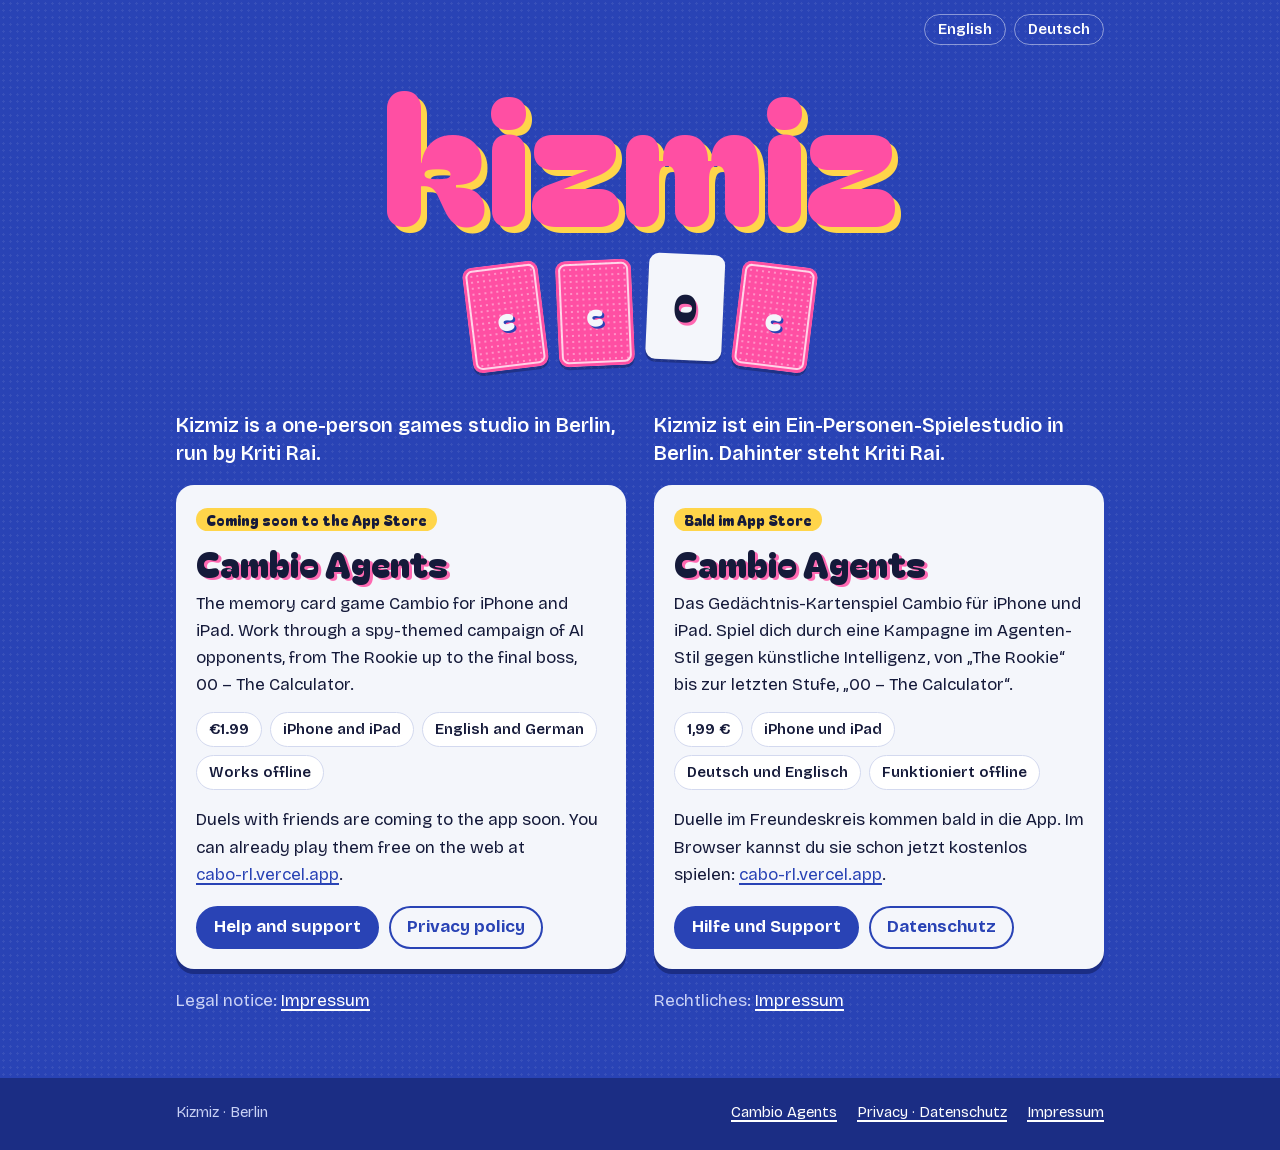
==== index.html @ dc7848e0 "Kizmiz site: Impressum, Cambio Agents support and privacy policy Co-Authored-By: Claude Opus 5.5 <no" ====
<!doctype html>
<html lang="en">
<head>
  <meta charset="utf-8">
  <meta name="viewport" content="width=device-width, initial-scale=1">
  <title>Kizmiz</title>
  <meta name="description" content="Kizmiz is a one-person games studio in Berlin, run by Kriti&nbsp;Rai. Its first game is Cambio Agents for iPhone and iPad.">
  <meta name="theme-color" content="#2943b5">
  <link rel="icon" href="data:image/svg+xml,%3Csvg xmlns='http://www.w3.org/2000/svg' viewBox='0 0 20 28'%3E%3Crect width='20' height='28' rx='4' fill='%23ff4fa3'/%3E%3Crect x='2.5' y='2.5' width='15' height='23' rx='2.5' fill='none' stroke='white' stroke-width='1.4'/%3E%3C/svg%3E">
  <link rel="preload" href="fonts/bagel-fat-one-latin.woff2" as="font" type="font/woff2" crossorigin>
  <link rel="preload" href="fonts/bricolage-grotesque-latin.woff2" as="font" type="font/woff2" crossorigin>
  <link rel="stylesheet" href="fonts/fonts.css">
  <link rel="stylesheet" href="style.css">
</head>
<body class="home">
  <header class="bar">
    <div class="bar-inner">
      <nav class="langs" aria-label="Language / Sprache">
        <a href="#en" lang="en">English</a>
        <a href="#de" lang="de">Deutsch</a>
      </nav>
    </div>
  </header>

  <main>
    <div class="hero">
      <h1>kizmiz</h1>
      <div class="hand" aria-hidden="true">
        <span class="card back"></span>
        <span class="card back"></span>
        <span class="card face">0</span>
        <span class="card back"></span>
      </div>
    </div>

    <div class="intros">
      <section class="intro" id="en" lang="en" aria-label="English">
        <p class="lead">Kizmiz is a one-person games studio in Berlin, run by Kriti&nbsp;Rai.</p>
        <article class="app">
          <span class="badge">Coming soon to the App Store</span>
          <h2>Cambio Agents</h2>
          <p>The memory card game Cambio for iPhone and iPad. Work through a spy-themed campaign of AI opponents, from The Rookie up to the final boss, 00&nbsp;–&nbsp;The&nbsp;Calculator.</p>
          <ul class="facts">
            <li>€1.99</li>
            <li>iPhone and iPad</li>
            <li>English and German</li>
            <li>Works offline</li>
          </ul>
          <p>Duels with friends are coming to the app soon. You can already play them free on the web at <a href="https://cabo-rl.vercel.app" class="nobreak">cabo-rl.vercel.app</a>.</p>
          <ul class="actions">
            <li><a class="btn primary" href="cambio-agents/">Help and support</a></li>
            <li><a class="btn" href="cambio-agents/privacy/">Privacy policy</a></li>
          </ul>
        </article>
        <p class="legal">Legal notice: <a href="impressum/">Impressum</a></p>
      </section>

      <section class="intro" id="de" lang="de" aria-label="Deutsch">
        <p class="lead">Kizmiz ist ein Ein-Personen-Spielestudio in Berlin. Dahinter steht Kriti&nbsp;Rai.</p>
        <article class="app">
          <span class="badge">Bald im App Store</span>
          <h2>Cambio Agents</h2>
          <p>Das Gedächtnis-Kartenspiel Cambio für iPhone und iPad. Spiel dich durch eine Kampagne im Agenten-Stil gegen künstliche Intelligenz, von „The Rookie“ bis zur letzten Stufe, „00&nbsp;–&nbsp;The&nbsp;Calculator“.</p>
          <ul class="facts">
            <li>1,99 €</li>
            <li>iPhone und iPad</li>
            <li>Deutsch und Englisch</li>
            <li>Funktioniert offline</li>
          </ul>
          <p>Duelle im Freundeskreis kommen bald in die App. Im Browser kannst du sie schon jetzt kostenlos spielen: <a href="https://cabo-rl.vercel.app" class="nobreak">cabo-rl.vercel.app</a>.</p>
          <ul class="actions">
            <li><a class="btn primary" href="cambio-agents/#de">Hilfe und Support</a></li>
            <li><a class="btn" href="cambio-agents/privacy/#de">Datenschutz</a></li>
          </ul>
        </article>
        <p class="legal">Rechtliches: <a href="impressum/">Impressum</a></p>
      </section>
    </div>
  </main>

  <footer class="foot">
    <div class="foot-inner">
      <span>Kizmiz · Berlin</span>
      <ul>
        <li><a href="cambio-agents/">Cambio Agents</a></li>
        <li><a href="cambio-agents/privacy/">Privacy · Datenschutz</a></li>
        <li><a href="impressum/">Impressum</a></li>
      </ul>
    </div>
  </footer>
</body>
</html>
---- fonts/fonts.css ----
/* The two typefaces, served with the game so it needs no network (both SIL Open Font License 1.1,
   see the OFL files here). Latin covers English and German; Latin Extended the rest of Europe. */

@font-face {
  font-family: "Bagel Fat One";
  font-style: normal;
  font-weight: 400;
  font-display: swap;
  src: url(bagel-fat-one-latin.woff2) format("woff2");
  unicode-range: U+0000-00FF, U+0131, U+0152-0153, U+02BB-02BC, U+02C6, U+02DA, U+02DC, U+0304, U+0308, U+0329, U+2000-206F, U+20AC, U+2122, U+2191, U+2193, U+2212, U+2215, U+FEFF, U+FFFD;
}
@font-face {
  font-family: "Bagel Fat One";
  font-style: normal;
  font-weight: 400;
  font-display: swap;
  src: url(bagel-fat-one-latin-ext.woff2) format("woff2");
  unicode-range: U+0100-02BA, U+02BD-02C5, U+02C7-02CC, U+02CE-02D7, U+02DD-02FF, U+0304, U+0308, U+0329, U+1D00-1DBF, U+1E00-1E9F, U+1EF2-1EFF, U+2020, U+20A0-20AB, U+20AD-20C4, U+2113, U+2C60-2C7F, U+A720-A7FF;
}
@font-face {
  font-family: "Bricolage Grotesque";
  font-style: normal;
  font-weight: 400 800;
  font-display: swap;
  src: url(bricolage-grotesque-latin.woff2) format("woff2");
  unicode-range: U+0000-00FF, U+0131, U+0152-0153, U+02BB-02BC, U+02C6, U+02DA, U+02DC, U+0304, U+0308, U+0329, U+2000-206F, U+20AC, U+2122, U+2191, U+2193, U+2212, U+2215, U+FEFF, U+FFFD;
}
@font-face {
  font-family: "Bricolage Grotesque";
  font-style: normal;
  font-weight: 400 800;
  font-display: swap;
  src: url(bricolage-grotesque-latin-ext.woff2) format("woff2");
  unicode-range: U+0100-02BA, U+02BD-02C5, U+02C7-02CC, U+02CE-02D7, U+02DD-02FF, U+0304, U+0308, U+0329, U+1D00-1DBF, U+1E00-1E9F, U+1EF2-1EFF, U+2020, U+20A0-20AB, U+20AD-20C4, U+2113, U+2C60-2C7F, U+A720-A7FF;
}
---- style.css ----
/* Kizmiz: one stylesheet for the whole site. The colours and the two typefaces are the ones
   Cambio Agents uses; the fonts are served from fonts/ so the site makes no outside requests. */

:root {
  --table: #2943b5;
  --table-deep: #1b2d84;
  --pink: #ff4fa3;
  --pink-edge: #c93a82;
  --sun: #ffd54a;
  --paper: #f4f6fb;
  --ink: #151a3a;
  --ink-soft: #464c74;
  --line: #d3d9ef;
  --muted: #c9d1f5;
  --dots: radial-gradient(rgba(255, 255, 255, 0.07) 1px, transparent 1.4px);

  --display: "Bagel Fat One", "Arial Rounded MT Bold", system-ui, sans-serif;
  --text: "Bricolage Grotesque", system-ui, -apple-system, "Segoe UI", sans-serif;
  --gutter: 16px;
  --measure: 31rem;

  color-scheme: light;
}

* { box-sizing: border-box; }
html { -webkit-text-size-adjust: 100%; text-size-adjust: 100%; }

body {
  display: flex;
  flex-direction: column;
  min-height: 100vh;
  margin: 0;
  background: var(--paper);
  color: var(--ink);
  font: 400 17px/1.6 var(--text);
  overflow-wrap: break-word;
}
main { flex: 1; }

a { color: var(--table); text-decoration-thickness: 1.5px; text-underline-offset: 3px; }
a:hover { color: var(--pink-edge); }
:focus-visible { outline: 3px solid var(--pink); outline-offset: 2px; border-radius: 4px; }

/* ---------------------------------------------------------------- header and footer */

.bar {
  background-color: var(--table);
  background-image: var(--dots);
  background-size: 7px 7px;
  color: #fff;
}
.bar-inner {
  display: flex;
  flex-wrap: wrap;
  align-items: center;
  justify-content: space-between;
  gap: 12px;
  max-width: 60rem;
  margin: 0 auto;
  padding: 14px var(--gutter);
}
.wordmark {
  font-family: var(--display);
  font-weight: 400;
  font-size: 30px;
  line-height: 1;
  color: var(--pink);
  text-shadow: 2px 2px 0 var(--sun);
  text-decoration: none;
}
a.wordmark:hover { color: var(--pink); }

.langs { display: flex; gap: 8px; }
.langs a {
  padding: 5px 13px 6px;
  border: 1.5px solid rgba(255, 255, 255, 0.45);
  border-radius: 999px;
  color: #fff;
  font-size: 15px;
  font-weight: 600;
  line-height: 1.2;
  text-decoration: none;
}
.langs a:hover { background: rgba(255, 255, 255, 0.14); color: #fff; }

.foot { background: var(--table-deep); color: var(--muted); font-size: 15px; }
.foot-inner {
  display: flex;
  flex-wrap: wrap;
  justify-content: space-between;
  gap: 10px 24px;
  max-width: 60rem;
  margin: 0 auto;
  padding: 22px var(--gutter) 26px;
}
.foot ul { display: flex; flex-wrap: wrap; gap: 6px 20px; margin: 0; padding: 0; list-style: none; }
.foot li { margin: 0; }
.foot a { color: #fff; }
.foot a:hover { color: var(--sun); }

/* ---------------------------------------------------------------- text pages */

.text .bar-inner, .text .foot-inner { max-width: calc(var(--measure) + 2 * var(--gutter)); }

.doc {
  max-width: calc(var(--measure) + 2 * var(--gutter));
  margin: 0 auto;
  padding: 40px var(--gutter) 64px;
}
.doc > article { scroll-margin-top: 16px; }
.doc > article + article {
  margin-top: 64px;
  padding-top: 48px;
  border-top: 3px solid var(--line);
}

h1, h2 { font-family: var(--display); font-weight: 400; }
h1 {
  margin: 0 0 10px;
  font-size: clamp(34px, 9vw, 50px);
  line-height: 1.05;
  text-shadow: 3px 2px 0 rgba(255, 79, 163, 0.85);
}
h2 { margin: 40px 0 8px; font-size: 24px; line-height: 1.2; color: var(--table-deep); }
h3 { margin: 28px 0 4px; font-size: 18px; font-weight: 700; line-height: 1.35; }
p, ul, ol, address { margin: 0 0 14px; }
ul, ol { padding-left: 1.3em; }
li + li { margin-top: 6px; }
address { font-style: normal; }
.nobreak { white-space: nowrap; }

.eyebrow { margin: 0 0 6px; color: var(--table); font-weight: 700; }
.meta { color: var(--ink-soft); }
.lead { font-size: 19px; }
.note { color: var(--ink-soft); font-size: 15px; }

.facts { display: flex; flex-wrap: wrap; gap: 8px; margin: 18px 0 8px; padding: 0; list-style: none; }
.facts li {
  margin: 0;
  padding: 4px 12px 5px;
  border: 1.5px solid var(--line);
  border-radius: 999px;
  background: #fff;
  font-size: 15px;
  font-weight: 600;
}

/* How to play: each step numbered on a small pink card. */
.steps { margin: 16px 0 20px; padding: 0; list-style: none; counter-reset: step; }
.steps > li {
  position: relative;
  min-height: 40px;
  margin: 0;
  padding-left: 46px;
  counter-increment: step;
}
.steps > li + li { margin-top: 14px; }
.steps > li::before {
  content: counter(step);
  position: absolute;
  top: 1px;
  left: 0;
  display: grid;
  place-items: center;
  width: 29px;
  height: 40px;
  border-radius: 6px;
  background: var(--pink);
  box-shadow: inset 0 0 0 2px var(--pink), inset 0 0 0 3.5px rgba(255, 255, 255, 0.75);
  color: var(--ink);
  font: 400 18px/1 var(--display);
}
.powers { margin: 8px 0 0; padding: 0; list-style: none; }
.powers li { display: grid; grid-template-columns: 4.6em minmax(0, 1fr); gap: 8px; margin: 4px 0 0; }

/* The Impressum's details: a label, then the lines it covers. */
.facts-table { margin: 18px 0; }
.facts-table > div { padding: 12px 0; border-top: 1px solid var(--line); }
.facts-table > div:last-child { border-bottom: 1px solid var(--line); }
.facts-table dt { color: var(--ink-soft); font-size: 15px; font-weight: 600; }
.facts-table dd { margin: 2px 0 0; }
.facts-table address { margin: 0; }

/* ---------------------------------------------------------------- home */

.home {
  background-color: var(--table);
  background-image: var(--dots);
  background-size: 7px 7px;
  color: #fff;
}
.home .bar { background: none; }
.home .bar-inner { justify-content: flex-end; }
.home a { color: #fff; }
.home a:hover { color: var(--sun); }
.home :focus-visible { outline-color: var(--sun); }

.hero { padding: 8px var(--gutter) 0; text-align: center; }
.hero h1 {
  margin: 0;
  color: var(--pink);
  font-size: clamp(72px, 21vw, 176px);
  line-height: 0.95;
  text-shadow: 0.035em 0.035em 0 var(--sun);
}
.hand { display: flex; justify-content: center; gap: clamp(8px, 2vw, 14px); margin: 26px 0 0; }
.card {
  display: grid;
  place-items: center;
  width: clamp(50px, 13vw, 76px);
  aspect-ratio: 5 / 7;
  border-radius: 10px;
  box-shadow: 0 3px 0 rgba(0, 0, 0, 0.25);
}
.card.back {
  background-color: var(--pink);
  background-image: radial-gradient(rgba(255, 255, 255, 0.38) 1.1px, transparent 1.5px);
  background-size: 6px 6px;
  box-shadow: inset 0 0 0 3px var(--pink), inset 0 0 0 5px rgba(255, 255, 255, 0.75), 0 3px 0 rgba(0, 0, 0, 0.25);
}
.card.back::after {
  content: "c";
  color: var(--paper);
  font: 400 clamp(22px, 5.6vw, 32px)/1 var(--display);
  text-shadow: 2px 2px 0 var(--table);
}
.card.face {
  background: var(--paper);
  color: var(--ink);
  font: 400 clamp(26px, 6.6vw, 38px)/1 var(--display);
  text-shadow: 3px 2px 0 rgba(255, 79, 163, 0.85);
}
.hand .card:nth-child(1) { transform: rotate(-7deg) translateY(4px); }
.hand .card:nth-child(2) { transform: rotate(-2.5deg); }
.hand .card:nth-child(3) { transform: rotate(2.5deg) translateY(-6px); }
.hand .card:nth-child(4) { transform: rotate(7deg) translateY(4px); }

.intros {
  display: grid;
  grid-template-columns: minmax(0, 1fr);
  gap: 48px;
  max-width: 60rem;
  margin: 44px auto 0;
  padding: 0 var(--gutter) 64px;
}
@media (min-width: 760px) {
  .intros { grid-template-columns: repeat(2, minmax(0, 1fr)); gap: 28px; }
}
.intro { scroll-margin-top: 16px; }
.intro .lead { margin: 0 0 18px; font-size: 20px; font-weight: 600; line-height: 1.4; }

.app {
  padding: 22px 20px 20px;
  border-radius: 18px;
  background: var(--paper);
  box-shadow: 0 5px 0 var(--table-deep);
  color: var(--ink);
}
.app a { color: var(--table); }
.app a:hover { color: var(--pink-edge); }
.app :focus-visible { outline-color: var(--pink); }
.app h2 {
  margin: 10px 0 8px;
  color: var(--ink);
  font-size: clamp(30px, 8vw, 36px);
  line-height: 1.05;
  text-shadow: 3px 2px 0 rgba(255, 79, 163, 0.85);
}
.app p { margin: 0 0 12px; }
.app .facts { margin: 14px 0 16px; }
.app .facts li { background: #fff; }
.badge {
  display: inline-block;
  padding: 5px 10px 4px;
  border-radius: 999px;
  background: var(--sun);
  color: var(--ink);
  font: 400 14px/1 var(--display);
}
.actions { display: flex; flex-wrap: wrap; gap: 10px; margin: 18px 0 0; padding: 0; list-style: none; }
.actions li { margin: 0; }
.btn {
  display: inline-block;
  padding: 9px 16px 10px;
  border: 2px solid var(--table);
  border-radius: 999px;
  font-weight: 700;
  line-height: 1.2;
  text-decoration: none;
}
.app .btn.primary { background: var(--table); color: #fff; }
.app .btn.primary:hover { background: var(--table-deep); border-color: var(--table-deep); color: #fff; }
.app .btn:not(.primary):hover { border-color: var(--pink-edge); }
.intro .legal { margin: 18px 0 0; color: var(--muted); }
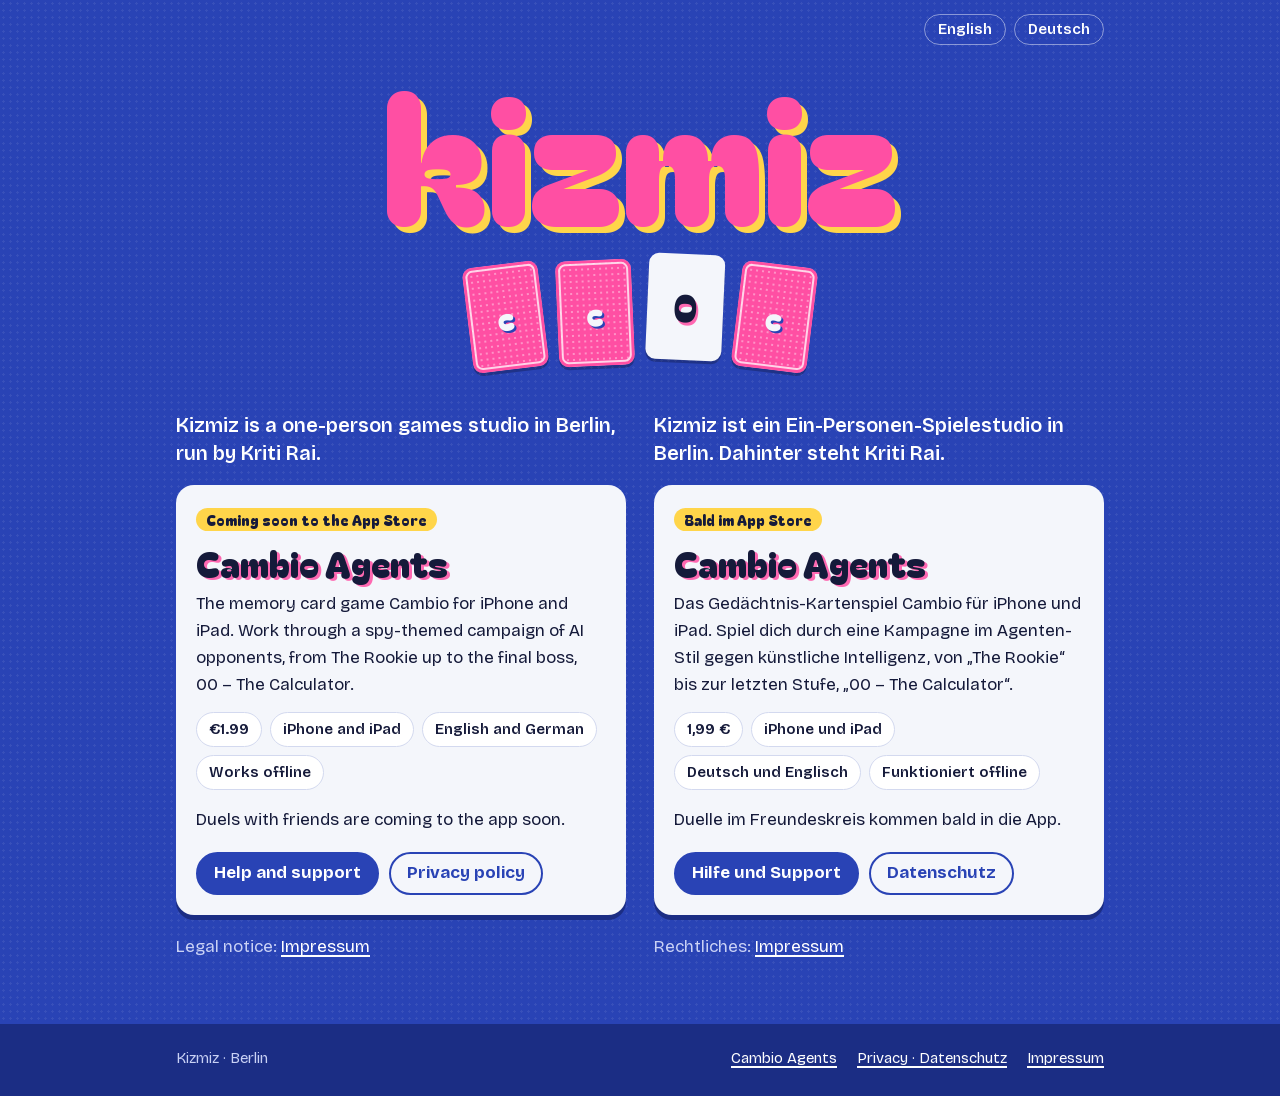
==== commit 7fa8c44c: "The app's pages no longer mention the web game; it gets its own policy The Cambio Agents privacy pol" ====
--- a/index.html
+++ b/index.html
@@ -46,7 +46,7 @@
             <li>English and German</li>
             <li>Works offline</li>
           </ul>
-          <p>Duels with friends are coming to the app soon. You can already play them free on the web at <a href="https://cabo-rl.vercel.app" class="nobreak">cabo-rl.vercel.app</a>.</p>
+          <p>Duels with friends are coming to the app soon.</p>
           <ul class="actions">
             <li><a class="btn primary" href="cambio-agents/">Help and support</a></li>
             <li><a class="btn" href="cambio-agents/privacy/">Privacy policy</a></li>
@@ -67,7 +67,7 @@
             <li>Deutsch und Englisch</li>
             <li>Funktioniert offline</li>
           </ul>
-          <p>Duelle im Freundeskreis kommen bald in die App. Im Browser kannst du sie schon jetzt kostenlos spielen: <a href="https://cabo-rl.vercel.app" class="nobreak">cabo-rl.vercel.app</a>.</p>
+          <p>Duelle im Freundeskreis kommen bald in die App.</p>
           <ul class="actions">
             <li><a class="btn primary" href="cambio-agents/#de">Hilfe und Support</a></li>
             <li><a class="btn" href="cambio-agents/privacy/#de">Datenschutz</a></li>
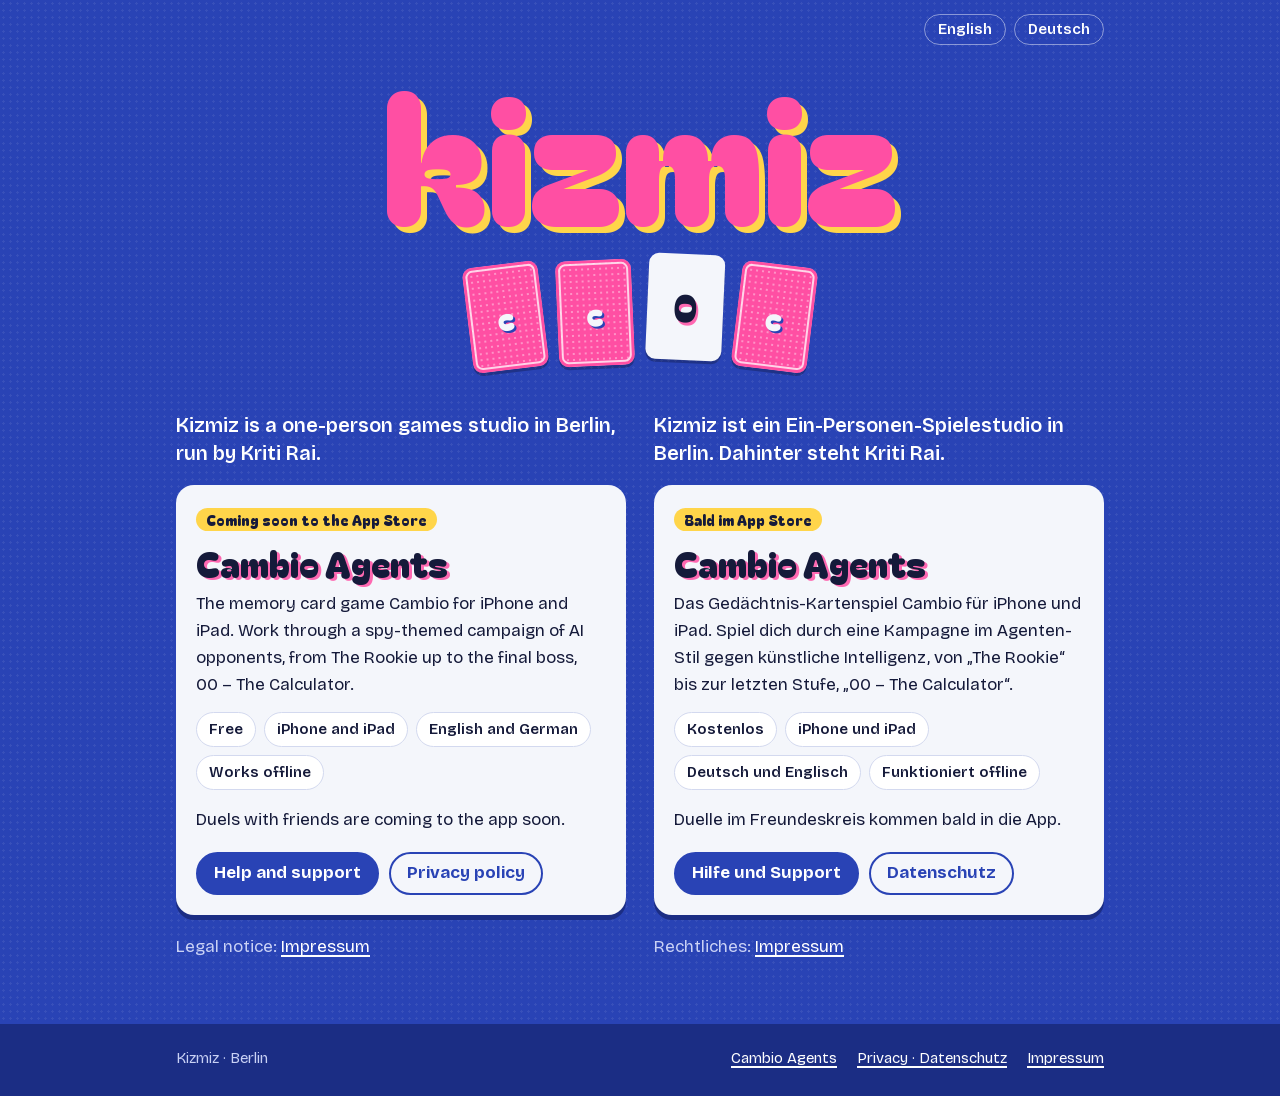
==== commit 6c3deebf: "Cambio Agents is free: no price, no buying or refunds The facts say Free / Kostenlos instead of €1.9" ====
--- a/index.html
+++ b/index.html
@@ -41,7 +41,7 @@
           <h2>Cambio Agents</h2>
           <p>The memory card game Cambio for iPhone and iPad. Work through a spy-themed campaign of AI opponents, from The Rookie up to the final boss, 00&nbsp;–&nbsp;The&nbsp;Calculator.</p>
           <ul class="facts">
-            <li>€1.99</li>
+            <li>Free</li>
             <li>iPhone and iPad</li>
             <li>English and German</li>
             <li>Works offline</li>
@@ -62,7 +62,7 @@
           <h2>Cambio Agents</h2>
           <p>Das Gedächtnis-Kartenspiel Cambio für iPhone und iPad. Spiel dich durch eine Kampagne im Agenten-Stil gegen künstliche Intelligenz, von „The Rookie“ bis zur letzten Stufe, „00&nbsp;–&nbsp;The&nbsp;Calculator“.</p>
           <ul class="facts">
-            <li>1,99 €</li>
+            <li>Kostenlos</li>
             <li>iPhone und iPad</li>
             <li>Deutsch und Englisch</li>
             <li>Funktioniert offline</li>
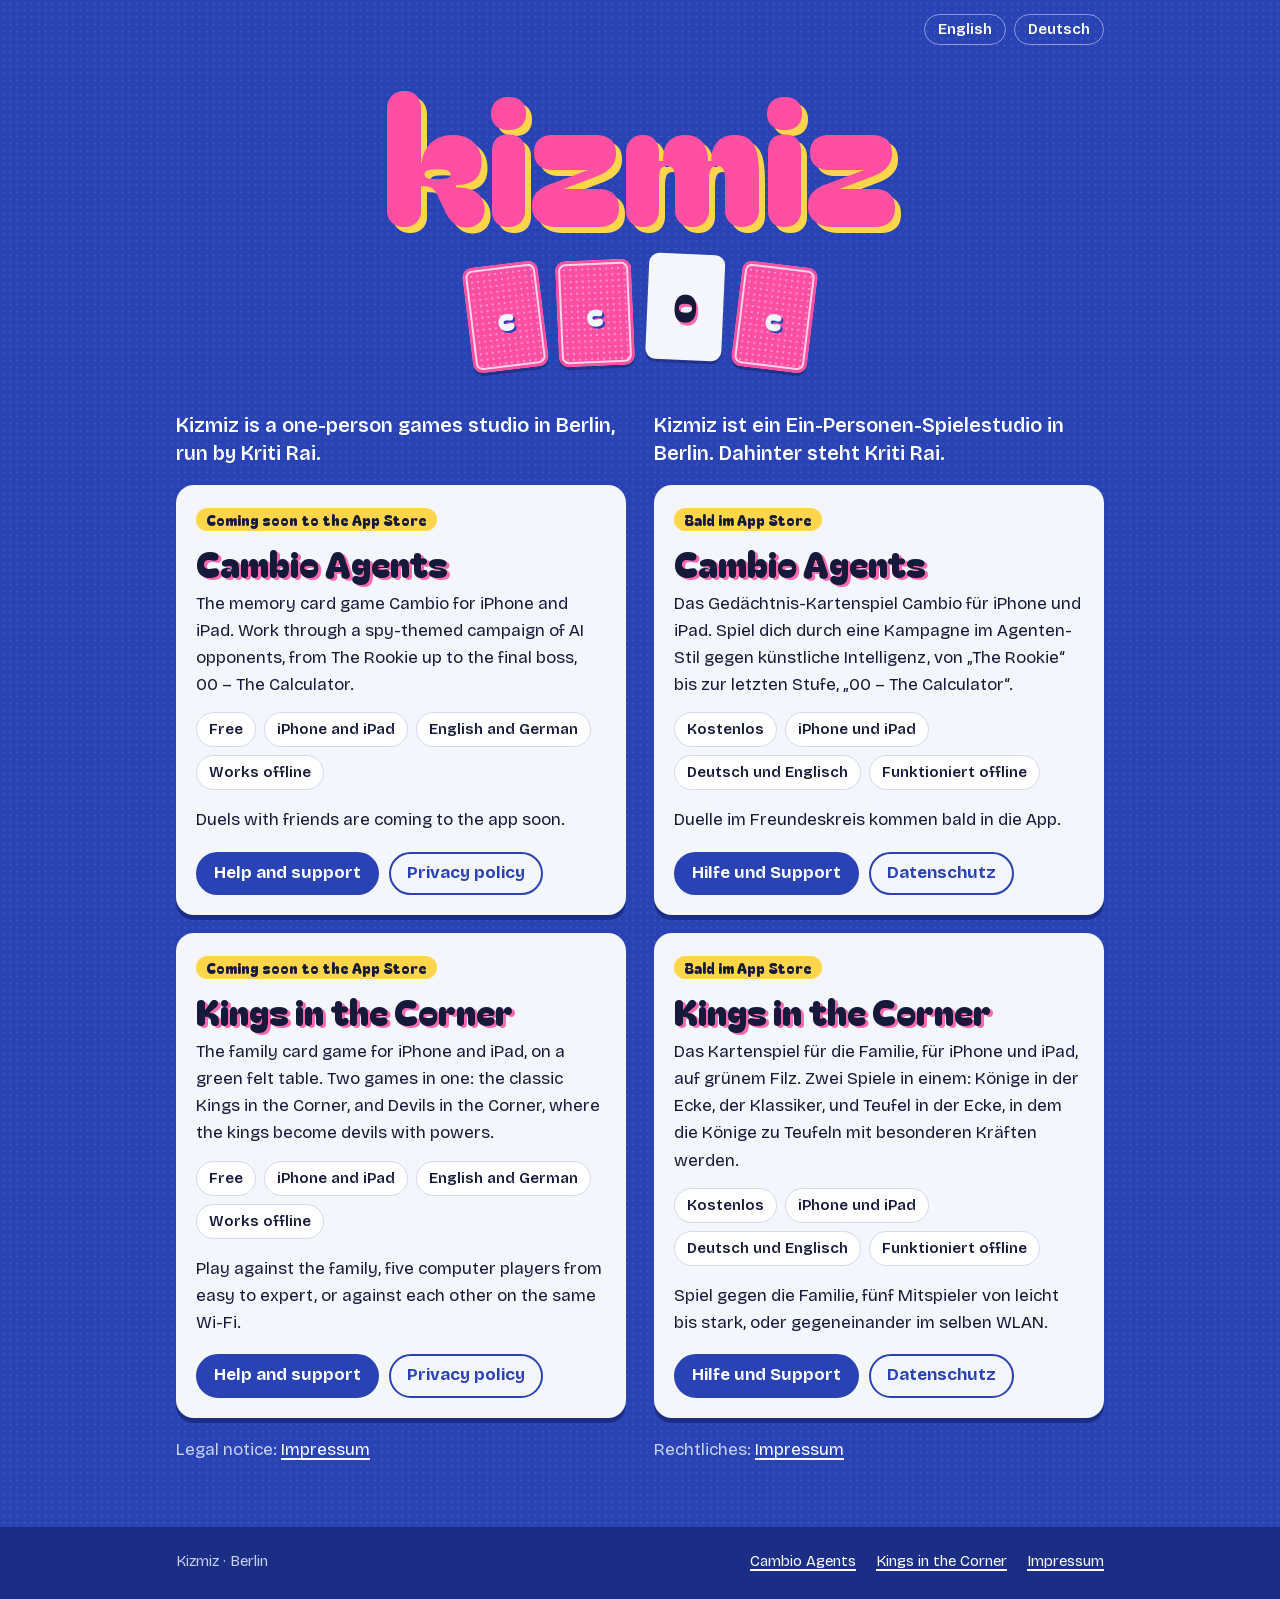
==== commit 93a9a8d3: "Kings in the Corner on the home page A card for it under Cambio Agents, in English and German: the c" ====
--- a/index.html
+++ b/index.html
@@ -4,7 +4,7 @@
   <meta charset="utf-8">
   <meta name="viewport" content="width=device-width, initial-scale=1">
   <title>Kizmiz</title>
-  <meta name="description" content="Kizmiz is a one-person games studio in Berlin, run by Kriti&nbsp;Rai. Its first game is Cambio Agents for iPhone and iPad.">
+  <meta name="description" content="Kizmiz is a one-person games studio in Berlin, run by Kriti&nbsp;Rai. Its games are Cambio Agents and Kings in the Corner, for iPhone and iPad.">
   <meta name="theme-color" content="#2943b5">
   <link rel="icon" href="data:image/svg+xml,%3Csvg xmlns='http://www.w3.org/2000/svg' viewBox='0 0 20 28'%3E%3Crect width='20' height='28' rx='4' fill='%23ff4fa3'/%3E%3Crect x='2.5' y='2.5' width='15' height='23' rx='2.5' fill='none' stroke='white' stroke-width='1.4'/%3E%3C/svg%3E">
   <link rel="preload" href="fonts/bagel-fat-one-latin.woff2" as="font" type="font/woff2" crossorigin>
@@ -52,6 +52,22 @@
             <li><a class="btn" href="cambio-agents/privacy/">Privacy policy</a></li>
           </ul>
         </article>
+        <article class="app">
+          <span class="badge">Coming soon to the App Store</span>
+          <h2>Kings in the Corner</h2>
+          <p>The family card game for iPhone and iPad, on a green felt table. Two games in one: the classic Kings in the Corner, and Devils in the Corner, where the kings become devils with powers.</p>
+          <ul class="facts">
+            <li>Free</li>
+            <li>iPhone and iPad</li>
+            <li>English and German</li>
+            <li>Works offline</li>
+          </ul>
+          <p>Play against the family, five computer players from easy to expert, or against each other on the same Wi-Fi.</p>
+          <ul class="actions">
+            <li><a class="btn primary" href="kings-in-the-corner/">Help and support</a></li>
+            <li><a class="btn" href="kings-in-the-corner/privacy/">Privacy policy</a></li>
+          </ul>
+        </article>
         <p class="legal">Legal notice: <a href="impressum/">Impressum</a></p>
       </section>
 
@@ -73,6 +89,22 @@
             <li><a class="btn" href="cambio-agents/privacy/#de">Datenschutz</a></li>
           </ul>
         </article>
+        <article class="app">
+          <span class="badge">Bald im App Store</span>
+          <h2>Kings in the Corner</h2>
+          <p>Das Kartenspiel für die Familie, für iPhone und iPad, auf grünem Filz. Zwei Spiele in einem: Könige in der Ecke, der Klassiker, und Teufel in der Ecke, in dem die Könige zu Teufeln mit besonderen Kräften werden.</p>
+          <ul class="facts">
+            <li>Kostenlos</li>
+            <li>iPhone und iPad</li>
+            <li>Deutsch und Englisch</li>
+            <li>Funktioniert offline</li>
+          </ul>
+          <p>Spiel gegen die Familie, fünf Mitspieler von leicht bis stark, oder gegeneinander im selben WLAN.</p>
+          <ul class="actions">
+            <li><a class="btn primary" href="kings-in-the-corner/#de">Hilfe und Support</a></li>
+            <li><a class="btn" href="kings-in-the-corner/privacy/#de">Datenschutz</a></li>
+          </ul>
+        </article>
         <p class="legal">Rechtliches: <a href="impressum/">Impressum</a></p>
       </section>
     </div>
@@ -83,7 +115,7 @@
       <span>Kizmiz · Berlin</span>
       <ul>
         <li><a href="cambio-agents/">Cambio Agents</a></li>
-        <li><a href="cambio-agents/privacy/">Privacy · Datenschutz</a></li>
+        <li><a href="kings-in-the-corner/">Kings in the Corner</a></li>
         <li><a href="impressum/">Impressum</a></li>
       </ul>
     </div>
--- a/style.css
+++ b/style.css
@@ -267,6 +267,7 @@
   text-shadow: 3px 2px 0 rgba(255, 79, 163, 0.85);
 }
 .app p { margin: 0 0 12px; }
+.app + .app { margin-top: 18px; }
 .app .facts { margin: 14px 0 16px; }
 .app .facts li { background: #fff; }
 .badge {
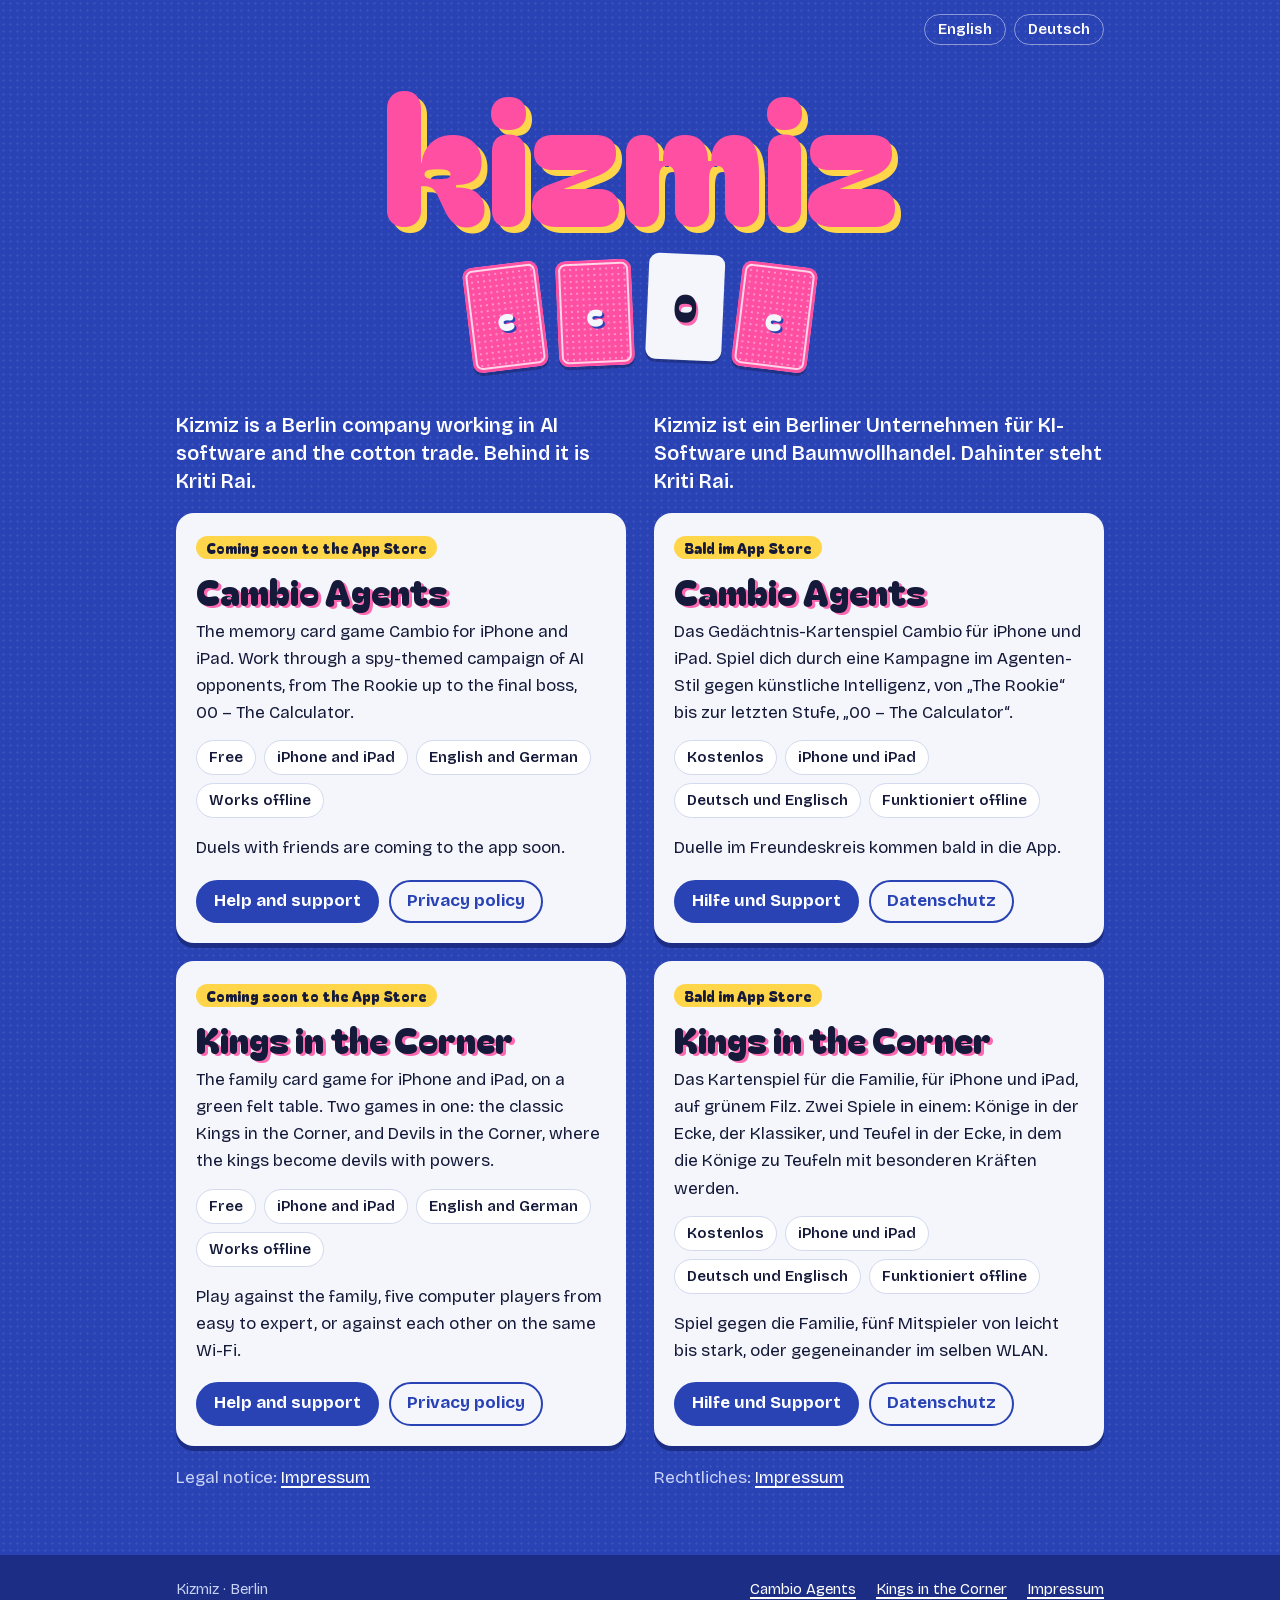
==== commit 3ae52a1d: "Kizmiz is described as what it is: a Berlin company working in AI software and the cotton trade, beh" ====
--- a/index.html
+++ b/index.html
@@ -4,7 +4,7 @@
   <meta charset="utf-8">
   <meta name="viewport" content="width=device-width, initial-scale=1">
   <title>Kizmiz</title>
-  <meta name="description" content="Kizmiz is a one-person games studio in Berlin, run by Kriti&nbsp;Rai. Its games are Cambio Agents and Kings in the Corner, for iPhone and iPad.">
+  <meta name="description" content="Kizmiz is a Berlin company working in AI software and the cotton trade, run by Kriti&nbsp;Rai. Its apps include the card games Cambio Agents and Kings in the Corner, for iPhone and iPad.">
   <meta name="theme-color" content="#2943b5">
   <link rel="icon" href="data:image/svg+xml,%3Csvg xmlns='http://www.w3.org/2000/svg' viewBox='0 0 20 28'%3E%3Crect width='20' height='28' rx='4' fill='%23ff4fa3'/%3E%3Crect x='2.5' y='2.5' width='15' height='23' rx='2.5' fill='none' stroke='white' stroke-width='1.4'/%3E%3C/svg%3E">
   <link rel="preload" href="fonts/bagel-fat-one-latin.woff2" as="font" type="font/woff2" crossorigin>
@@ -35,7 +35,7 @@
 
     <div class="intros">
       <section class="intro" id="en" lang="en" aria-label="English">
-        <p class="lead">Kizmiz is a one-person games studio in Berlin, run by Kriti&nbsp;Rai.</p>
+        <p class="lead">Kizmiz is a Berlin company working in AI software and the cotton trade. Behind it is Kriti&nbsp;Rai.</p>
         <article class="app">
           <span class="badge">Coming soon to the App Store</span>
           <h2>Cambio Agents</h2>
@@ -72,7 +72,7 @@
       </section>
 
       <section class="intro" id="de" lang="de" aria-label="Deutsch">
-        <p class="lead">Kizmiz ist ein Ein-Personen-Spielestudio in Berlin. Dahinter steht Kriti&nbsp;Rai.</p>
+        <p class="lead">Kizmiz ist ein Berliner Unternehmen für KI-Software und Baumwollhandel. Dahinter steht Kriti&nbsp;Rai.</p>
         <article class="app">
           <span class="badge">Bald im App Store</span>
           <h2>Cambio Agents</h2>
